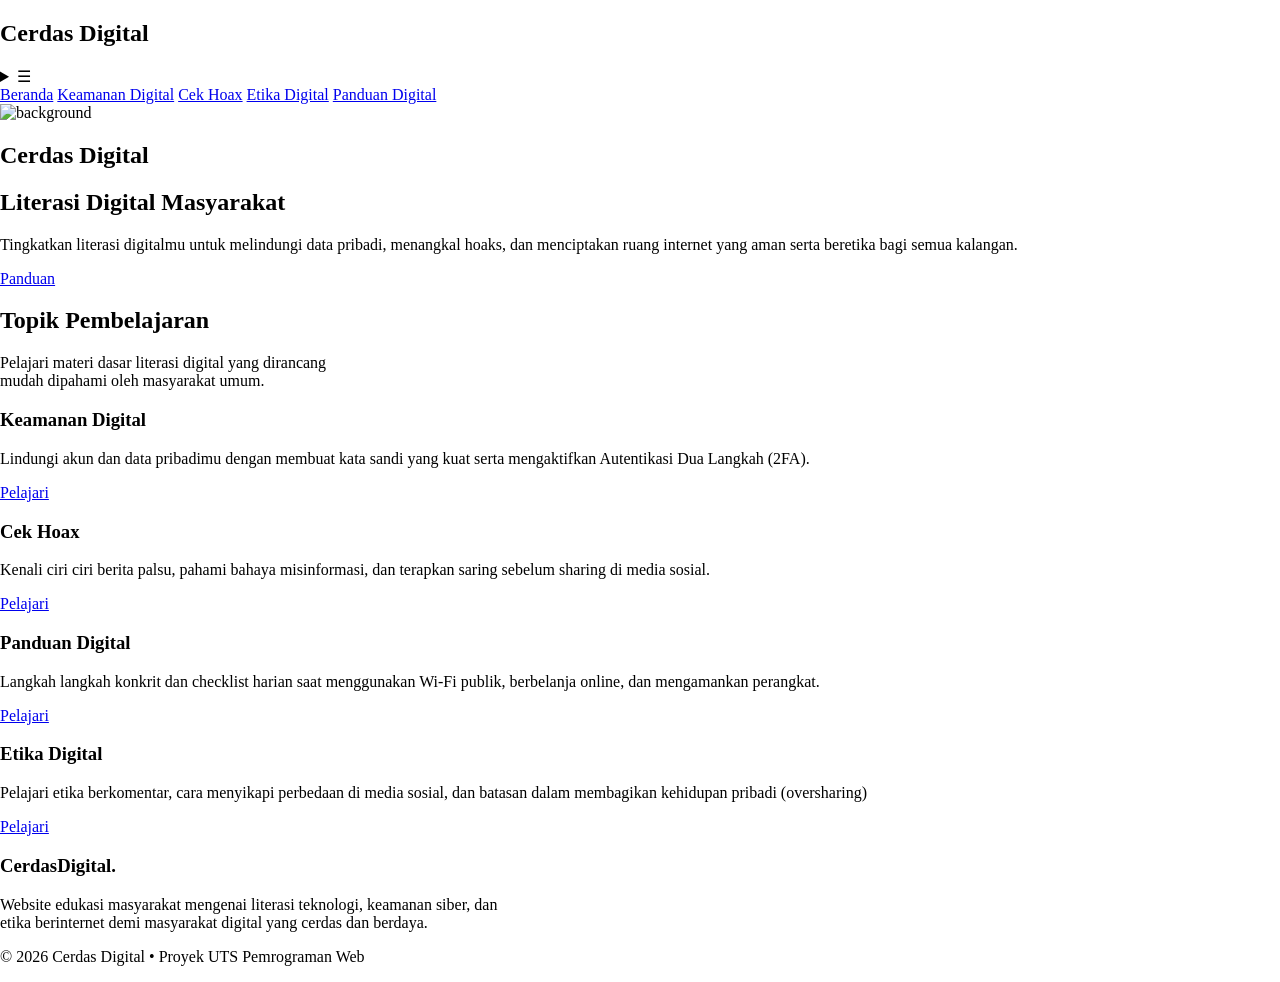
==== index.html @ ec2ce993 "Create index.html" ====
<!DOCTYPE html>
<html lang="id">
<head>
    <meta charset="UTF-8">
    <meta name="viewport" content="width=device-width, initial-scale=1.0">
    <link rel="stylesheet" href="style.css">
    <title>Cerdas Digital</title>
</head>
<body>
    <!-- header, navbar -->
    <header class="header">
        <nav class="navbar">
            <h1>Cerdas <span>Digital</span></h1>
            <details class="menu-hp">
                <summary>☰</summary>
                <div class="navbar-hp">
                    <a href="index.html">Beranda</a>
                    <a href="keamanan.html">Keamanan Digital</a>
                    <a href="hoax.html">Cek Hoax</a>
                    <a href="etika.html">Etika Digital</a>
                    <a href="panduan.html">Panduan Digital</a>
                </div>
            </details>
            <div class="navbar-laptop-tablet">
                <a href="index.html">Beranda</a>
                <a href="keamanan.html">Keamanan Digital</a>
                <a href="hoax.html">Cek Hoax</a>
                <a href="etika.html">Etika Digital</a>
                <a href="panduan.html">Panduan Digital</a>
            </div>
        </nav>
    </header>
    <!-- main -->
    <main>
        <section class="section-beranda-1">
            <div class="div-beranda-1">
                <div class="beranda-teks">
                    <img src="dokumen/background.png" alt="background" class="img-beranda">
                    <h1 class="hal-h1-1">Cerdas <span>Digital</span></h1>
                    <h1 class="hal-h1-2">Literasi <span>Digital</span> Masyarakat</h1>
                    <p>Tingkatkan literasi digitalmu untuk melindungi data pribadi, menangkal hoaks, dan menciptakan ruang internet yang aman serta beretika bagi semua kalangan.</p>

                    <div class="button-beranda-1">
                        <a href="panduan.html" class="btn-mulai">Panduan</a>
                    </div>
                </div>
            </div>
        </section>

        <section class="section-beranda-2">
            <div>
                <h2 class="h2-section-2">Topik Pembelajaran</h2>
                <p class="p-section-2">Pelajari materi dasar literasi digital yang dirancang <br> mudah dipahami oleh masyarakat umum.</p>

                <div class="grid-beranda">
                    <article class="articel-beranda-1">
                        <h3>Keamanan Digital</h3>
                        <p>Lindungi akun dan data pribadimu dengan membuat kata sandi yang kuat serta mengaktifkan Autentikasi Dua Langkah (2FA).</p>
                        <a href="keamanan.html">Pelajari</a>
                    </article>

                    <article class="articel-beranda-2">
                        <h3>Cek Hoax</h3>
                        <p>Kenali ciri ciri berita palsu, pahami bahaya misinformasi, dan terapkan saring sebelum sharing di media sosial.</p>
                        <a href="hoax.html">Pelajari</a>
                    </article>

                    <article class="articel-beranda-3">
                        <h3>Panduan Digital</h3>
                        <p>Langkah langkah konkrit dan checklist harian saat menggunakan Wi-Fi publik, berbelanja online, dan mengamankan perangkat.</p>
                        <a href="panduan.html">Pelajari</a>
                    </article>

                    <article class="articel-beranda-4">
                        <h3>Etika Digital</h3>
                        <p>Pelajari etika berkomentar, cara menyikapi perbedaan di media sosial, dan batasan dalam membagikan kehidupan pribadi (oversharing)</p>
                        <a href="etika.html">Pelajari</a>
                    </article>
                </div>
            </div>
        </section>
    </main>

    <!-- footer -->
    <footer class="footer">
        <div>
            <h3>Cerdas<span>Digital.</span></h3>
            <p>Website edukasi masyarakat mengenai literasi teknologi, keamanan siber, dan <br> etika berinternet demi masyarakat digital yang cerdas dan berdaya.</p>
        </div>

        <div>
            <p>&copy; 2026 Cerdas Digital • Proyek UTS Pemrograman Web</p>
        </div>
    </footer>
</body>
</html>
---- style.css ----
body {
    margin: 0;
}

/* keamanan */
.section-keamanan-1{
    background-color: #111827;
    min-height: 65vh;
    display: flex;
    justify-content: center;
    align-items: center;
}

.keamanan-teks{
    color: #FFF7ED;
    text-align: center;
    max-width: 650px;
    padding: 0 20px;
    font-size: 17px;
}

.h1-keamanan-1{
    animation: naik 1s ease-out forwards;
    animation-delay: 0.5s;
    opacity: 0;
    margin: 0;
}

.keamanan-teks p{    
    animation: naik 1s ease-out forwards;
    animation-delay: 1s;
    opacity: 0;
    margin: 0;
}

.section-keamanan-2{
    background-color: #FFF7ED;
    padding: 40px 0;
    font-size: 17px;
}

.artikel-keamanan-1{
    background-color: #FFFAF2;
    border: 1px solid #E7D8C5;
    color: #292524;
    width: 50%;
    border-radius: 14px;
    margin: 20px auto 0;
    padding: 20px;
    animation: naik 0.5s ease-out 0.5s forwards;
}

.artikel-keamanan-1 h2{
    color: #7C2D12;
}

.artikel-keamanan-2{
    background-color: #FFFAF2;
    border: 1px solid #E7D8C5;
    color: #292524;
    width: 50%;
    border-radius: 14px;
    margin: 20px auto 0;
    padding: 20px;
    animation: naik 0.5s ease-out 0.5s forwards;
}

.artikel-keamanan-2 h2{
    color: #7C2D12;
}

.artikel-keamanan-3{
    background-color: #FFFAF2;
    border: 1px solid #E7D8C5;
    color: #292524;
    width: 50%;
    border-radius: 14px;
    margin: 20px auto 0;
    padding: 20px;
    animation: naik 0.5s ease-out 0.5s forwards;
}

.artikel-keamanan-3 h2{
    color: #7C2D12;
}

/* hoax */
.section-hoax-1 {
    background-color: #111827;
    min-height: 65vh;
    display: flex;
    justify-content: center;
    align-items: center;
}

.hoax-teks {
    color: #FFF7ED;
    text-align: center;
    max-width: 650px;
    padding: 0 20px;
    font-size: 17px;
}

.h1-hoax-1 {
    animation: naik 1s ease-out forwards;
    animation-delay: 0.5s;
    opacity: 0;
    margin: 0;
}

.hoax-teks p {
    animation: naik 1s ease-out forwards;
    animation-delay: 1s;
    opacity: 0;
    margin: 0;
}

.section-hoax-2{
    padding: 40px 0;
    font-size: 17px;
    display: grid;
    grid-template-columns: repeat(2, 1fr);
    gap: 30px;
    width: 90%;
    max-width: 1100px;
    margin: 0 auto;
}

.artikel-hoax-1{
    background-color: #FFFAF2;
    border: 1px solid #E7D8C5;
    color: #292524;
    width: auto;
    border-radius: 14px;
    margin: 0;
    padding: 20px;
    animation: naik 0.5s ease-out 0.5s forwards;
}

.artikel-hoax-1 h2{
    color: #7C2D12;
}

.artikel-hoax-2{
    background-color: #FFFAF2;
    border: 1px solid #E7D8C5;
    color: #292524;
    width: auto;
    border-radius: 14px;
    margin: 0;
    padding: 20px;
    animation: naik 0.5s ease-out 0.5s forwards;
}

.artikel-hoax-2 h2{
    color: #7C2D12;
}

.artikel-hoax-3{
    background-color: #FFFAF2;
    border: 1px solid #E7D8C5;
    color: #292524;
    width: auto;
    border-radius: 14px;
    margin: 0;
    padding: 20px;
    animation: naik 0.5s ease-out 0.5s forwards;
}

.artikel-hoax-3 h2{
    color: #7C2D12;
}

.ul-cek-fakta a{
    text-decoration: none;
    color: #B85C20;
}

.artikel-hoax-4{
    background-color: #FFFAF2;
    border: 1px solid #E7D8C5;
    color: #292524;
    width: auto;
    border-radius: 14px;
    margin: 0;
    padding: 20px;
    animation: naik 0.5s ease-out 0.5s forwards;
}

.artikel-hoax-4 h2{
    color: #7C2D12;
}
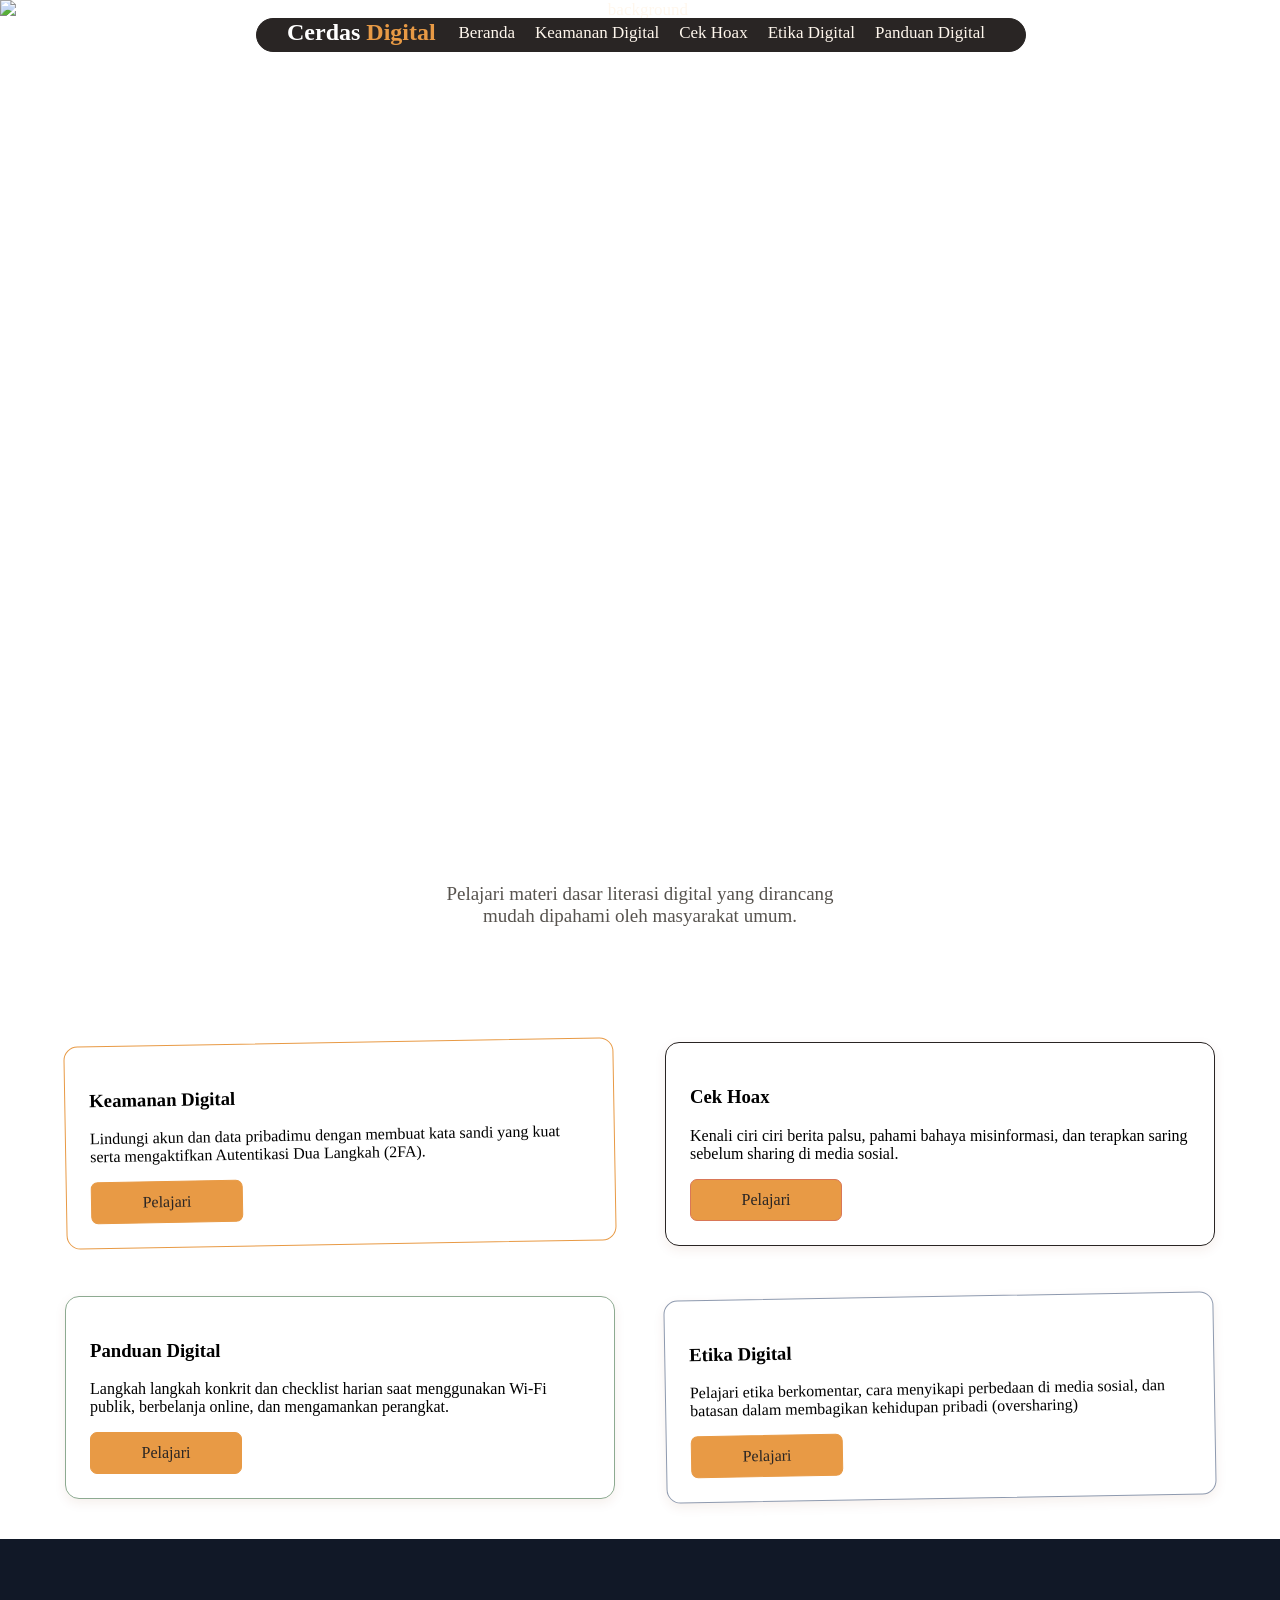
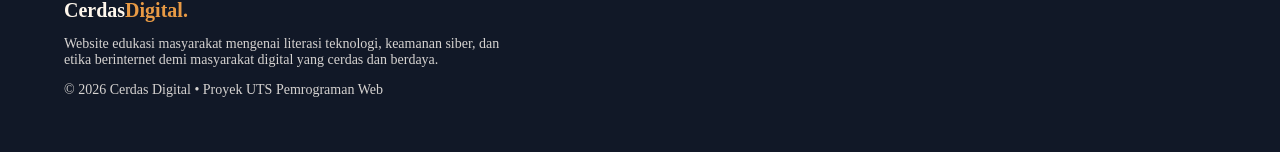
==== commit 10b3d8cc: "menambahkan halaman beranda" ====
--- a/index.html
+++ b/index.html
@@ -80,7 +80,6 @@
             </div>
         </section>
     </main>
-
     <!-- footer -->
     <footer class="footer">
         <div>
--- a/style.css
+++ b/style.css
@@ -1,7 +1,291 @@
 body {
     margin: 0;
 }
-
+/* beranda */
+.menu-hp {
+    display: none;
+}
+
+.navbar-laptop-tablet {
+    display: flex;
+    align-items: center;
+    gap: 20px;
+}
+
+.header {
+    background-color: #292524;
+    border: 1px solid #292524;
+    color: #FFFFFF;
+    position: fixed;
+    top: 18px;
+    left: 20%;
+    border-radius: 35px;
+    width: 60%;
+    height: auto;
+    z-index: 1000;
+}
+
+.navbar {
+    display: flex;
+    align-items: center;
+    justify-content: space-between;
+    padding: 0 40px 0 30px;
+    animation: naik 0.5s ease-out forwards;
+}
+
+.navbar h1{
+    margin: 0;
+    margin-bottom: 5px;
+}
+
+.navbar a{
+    margin: 0;
+    margin-bottom: 5px;
+    text-decoration: none;
+    color: #FFF7ED;
+    font-size: 17px;
+}
+
+.navbar a:hover{
+    color: #E89A45;
+}
+
+span {
+    color: #E89A45;
+}
+
+.section-beranda-1{
+    min-height: 85vh;
+    display: flex;
+    justify-content: center;
+    align-items: center;
+}
+
+.img-beranda{
+    position: absolute;
+    width: 100%;
+    height: 85vh;
+    top: 0;
+    left: 0;
+}
+
+.beranda-teks{
+    color: #FFF7ED;
+    text-align: center;
+    max-width: 650px;
+    padding: 0 20px;
+    font-size: 17px;
+}
+
+.hal-h1-1{
+    animation: naik 1s ease-out forwards;
+    animation-delay: 0.5s;
+    opacity: 0;
+    margin: 0;
+}
+
+.hal-h1-2{
+    animation: naik 1s ease-out forwards;
+    animation-delay:0.7s;
+    opacity: 0;
+    margin: 0;
+}
+
+.beranda-teks p{    
+    animation: naik 1s ease-out forwards;
+    animation-delay: 1s;
+    opacity: 0;
+    margin: 0;
+
+}
+
+.beranda-teks h1{
+    margin: 0;
+}
+
+.btn-mulai{
+    color: #292524;
+    text-decoration: none;
+    border: 1px solid #E89A45;
+    border-radius: 7px;
+    background-color: #E89A45;
+    justify-content: center;
+    align-items: center;
+    display: inline-flex;
+    height: 40px;
+    width: 150px;
+    margin-top: 20px;
+    animation: naik 1s ease-out forwards;
+    animation-delay: 1.5s;
+    opacity: 0;
+}
+
+.btn-mulai:hover{
+    border-color: #B85C20;
+    background-color: #B85C20;
+    color: #FFFFFF;
+}
+
+.section-beranda-2{
+    width: min(90%, 1150px);
+    margin: 0 auto;
+    padding: 40px 0;
+}
+
+.h2-section-2{
+    text-align: center;
+    color: #292524;
+    font-size: 28px;
+    animation: naik 1s ease-out forwards;
+    animation-delay: 0.5s;
+    opacity: 0;
+}
+
+.p-section-2{
+    text-align: center;
+    color: #57534E;
+    font-size: 19px;
+    animation: naik 0.8s ease-out 0.4s forwards;
+}
+
+.grid-beranda{
+    display: grid;
+    grid-template-columns: repeat(2, 1fr);
+    gap: 50px;
+    margin-top: 10%;
+}
+
+.articel-beranda-1{
+    background-color: #FFFFFF;
+    transform: rotate(-1deg);
+    border: 1px solid #E89A45;
+    border-radius: 14px;
+    padding: 24px;
+    animation: naik-1 0.5s ease-out 0.5s forwards;
+}
+
+.articel-beranda-1 a{
+    color: #292524;
+    text-decoration: none;
+    border: 1px solid #E89A45;
+    border-radius: 7px;
+    background-color: #E89A45;
+    justify-content: center;
+    align-items: center;
+    display: inline-flex;
+    height: 40px;
+    width: 150px;
+}
+
+.articel-beranda-1 a:hover{
+    border-color: #B85C20;
+    background-color: #B85C20;
+    color: #FFFFFF;
+}
+
+.articel-beranda-2{
+    background-color: #FFFFFF;
+    border: 1px solid #292524;
+    border-radius: 14px;
+    padding: 24px;
+    box-shadow: 0 4px 12px rgba(124, 45, 18, 0.08);
+    animation: naik-2 0.5s ease-out 0.7s forwards;
+}
+
+.articel-beranda-2 a{
+    color: #292524;
+    text-decoration: none;
+    border: 1px solid #D97757;
+    border-radius: 7px;
+    background-color: #E89A45;
+    justify-content: center;
+    align-items: center;
+    display: inline-flex;
+    height: 40px;
+    width: 150px;
+}
+
+.articel-beranda-2 a:hover{
+    border-color: #B85C20;
+    background-color: #B85C20;
+    color: #FFFFFF;
+}
+
+.articel-beranda-3{
+    background-color: #FFFFFF;
+    border: 1px solid #8DAA91;
+    border-radius: 14px;
+    padding: 24px;
+    box-shadow: 0 4px 12px rgba(124, 45, 18, 0.08);
+    animation: naik-3  0.5s ease-out 0.9s forwards;
+}
+
+.articel-beranda-3 a{
+    color: #292524;
+    text-decoration: none;
+    border: 1px solid #E89A45;
+    border-radius: 7px;
+    background-color: #E89A45;
+    justify-content: center;
+    align-items: center;
+    display: inline-flex;
+    height: 40px;
+    width: 150px;
+}
+
+.articel-beranda-3 a:hover{
+    border-color: #B85C20;
+    background-color: #B85C20;
+    color: #FFFFFF;
+}
+
+.articel-beranda-4{
+    background-color: #FFFFFF;
+    border: 1px solid #8E9AAF;
+    border-radius: 14px;
+    padding: 24px;
+    box-shadow: 0 4px 12px rgba(124, 45, 18, 0.08);
+    transform: rotate(-1deg);
+    animation: naik-4 0.5s ease-out 1.1s forwards;
+}
+
+.articel-beranda-4 a{
+    color: #292524;
+    text-decoration: none;
+    border: 1px solid #E89A45;
+    border-radius: 7px;
+    background-color: #E89A45;
+    justify-content: center;
+    align-items: center;
+    display: inline-flex;
+    height: 40px;
+    width: 150px;
+}
+
+.articel-beranda-4 a:hover{
+    border-color: #B85C20;
+    background-color: #B85C20;
+    color: #FFFFFF;
+}
+
+.footer {
+    background-color: #111827;
+    color: #D6D3D1;
+    padding: 40px 5%;
+    margin-top: 0;
+    animation: naik 0.8s ease-out 0.5s forwards;
+}
+
+.footer h3 {
+    color: #FFF7ED;
+    font-size: 20px;
+    margin-bottom: 8px;
+}
+
+.footer p {
+    color: #D6D3D1;
+    font-size: 14px;
+}
 /* keamanan */
 .section-keamanan-1{
     background-color: #111827;
@@ -191,6 +475,117 @@
     color: #7C2D12;
 }
 
-
-
-
+/* etika */
+.section-etika-1{
+    background-color: #111827;
+    min-height: 65vh;
+    display: flex;
+    justify-content: center;
+    align-items: center;
+}
+
+.etika-teks{
+    color: #FFF7ED;
+    text-align: center;
+    max-width: 650px;
+    padding: 0 20px;
+    font-size: 17px;
+}
+
+.h1-etika-1{
+    animation: naik 1s ease-out forwards;
+    animation-delay: 0.5s;
+    opacity: 0;
+    margin: 0;
+}
+
+.etika-teks p{    
+    animation: naik 1s ease-out forwards;
+    animation-delay: 1s;
+    opacity: 0;
+    margin: 0;
+}
+
+.section-etika-2{
+    background-color: #FFF7ED;
+    padding: 40px 0;
+    font-size: 17px;
+}
+
+.artikel-etika-1{
+    background-color: #FFFAF2;
+    border: 1px solid #E7D8C5;
+    color: #292524;
+    width: 50%;
+    border-radius: 14px;
+    margin: 20px auto 0;
+    padding: 20px;
+    animation: naik 0.5s ease-out 0.5s forwards;
+}
+
+.artikel-etika-1 h2{
+    color: #7C2D12;
+}
+
+.artikel-etika-2{
+    background-color: #FFFAF2;
+    border: 1px solid #E7D8C5;
+    color: #292524;
+    width: 50%;
+    border-radius: 14px;
+    margin: 20px auto 0;
+    padding: 20px;
+    animation: naik 0.5s ease-out 0.5s forwards;
+}
+
+.artikel-etika-2 h2{
+    color: #7C2D12;
+}
+
+.artikel-etika-3{
+    background-color: #FFFAF2;
+    border: 1px solid #E7D8C5;
+    color: #292524;
+    width: 50%;
+    border-radius: 14px;
+    margin: 20px auto 0;
+    padding: 20px;
+    animation: naik 0.5s ease-out 0.5s forwards;
+}
+
+.artikel-etika-3 h2{
+    color: #7C2D12;
+}
+
+.artikel-etika-4{
+    background-color: #FFFAF2;
+    border: 1px solid #E7D8C5;
+    color: #292524;
+    width: 50%;
+    border-radius: 14px;
+    margin: 20px auto 0;
+    padding: 20px;
+    animation: naik 0.5s ease-out 0.5s forwards;
+}
+
+.artikel-etika-4 h2{
+    color: #7C2D12;
+}
+
+.artikel-etika-5{
+    background-color: #FFFAF2;
+    border: 1px solid #E7D8C5;
+    color: #292524;
+    width: 50%;
+    border-radius: 14px;
+    margin: 20px auto 0;
+    padding: 20px;
+    animation: naik 0.5s ease-out 0.5s forwards;
+}
+
+.artikel-etika-5 h2{
+    color: #7C2D12;
+}
+
+
+
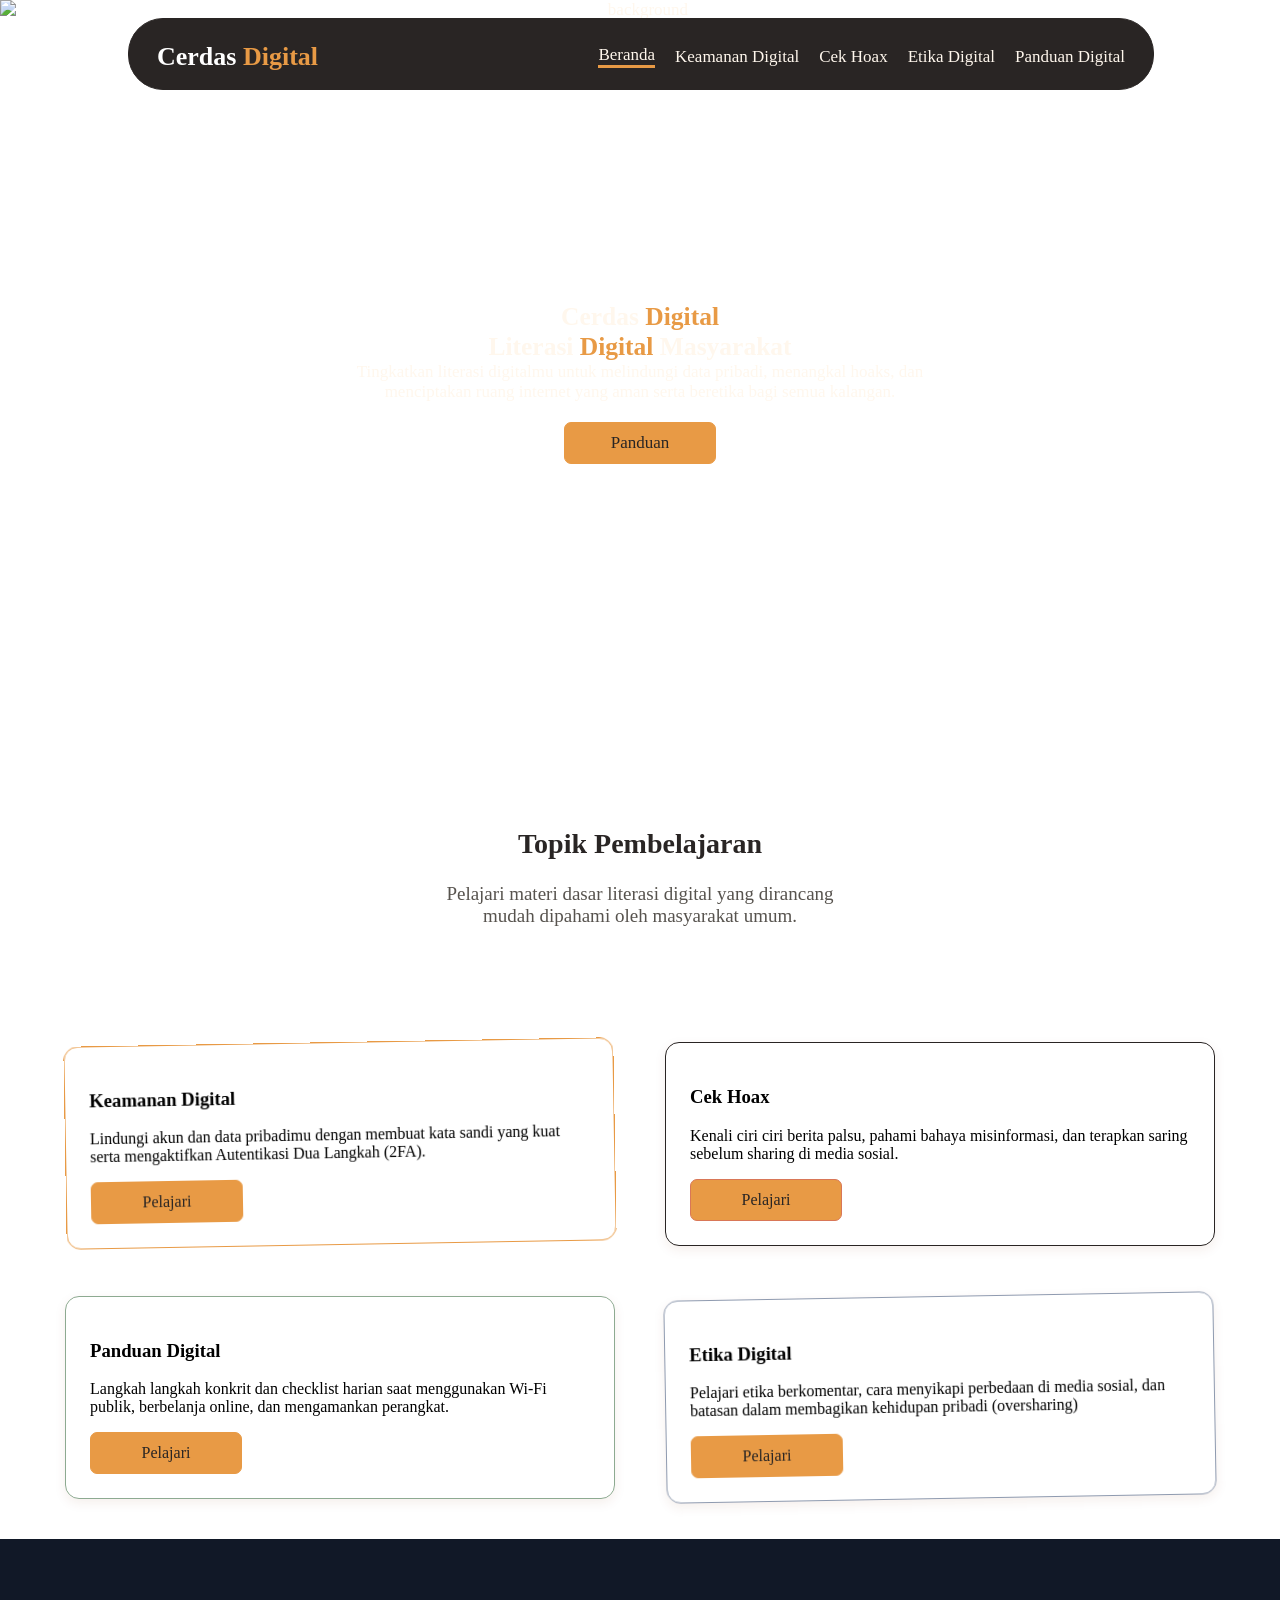
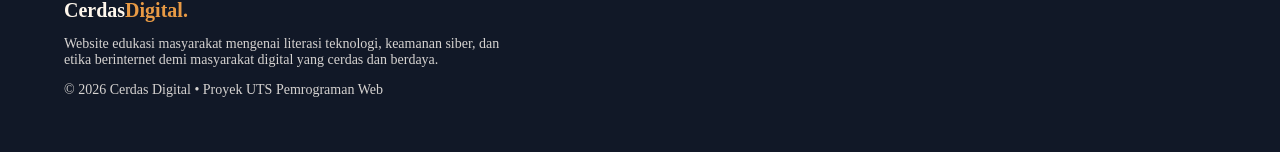
==== commit 567fe69e: "menambahkan halaman beranda index.html" ====
--- a/index.html
+++ b/index.html
@@ -14,7 +14,7 @@
             <details class="menu-hp">
                 <summary>☰</summary>
                 <div class="navbar-hp">
-                    <a href="index.html">Beranda</a>
+                    <a href="index.html" class="penanda-hp">Beranda</a>
                     <a href="keamanan.html">Keamanan Digital</a>
                     <a href="hoax.html">Cek Hoax</a>
                     <a href="etika.html">Etika Digital</a>
@@ -22,7 +22,7 @@
                 </div>
             </details>
             <div class="navbar-laptop-tablet">
-                <a href="index.html">Beranda</a>
+                <a href="index.html" class="penanda-laptop-tablet">Beranda</a>
                 <a href="keamanan.html">Keamanan Digital</a>
                 <a href="hoax.html">Cek Hoax</a>
                 <a href="etika.html">Etika Digital</a>
@@ -80,6 +80,7 @@
             </div>
         </section>
     </main>
+
     <!-- footer -->
     <footer class="footer">
         <div>
--- a/style.css
+++ b/style.css
@@ -1,7 +1,16 @@
 body {
     margin: 0;
 }
-/* beranda */
+
+/*navbar*/
+.penanda-laptop-tablet {
+    border-bottom: 3px solid #E89A45;
+}
+
+.penanda-hp{
+    border-bottom: 3px solid #E89A45;
+}
+
 .menu-hp {
     display: none;
 }
@@ -54,6 +63,7 @@
     color: #E89A45;
 }
 
+/*beranda*/
 .section-beranda-1{
     min-height: 85vh;
     display: flex;
@@ -587,5 +597,693 @@
     color: #7C2D12;
 }
 
-
-
+/* panduan */
+.section-panduan-1 {
+    background-color: #111827;
+    min-height: 65vh;
+    display: flex;
+    justify-content: center;
+    align-items: center;
+}
+
+.panduan-teks {
+    color: #FFF7ED;
+    text-align: center;
+    max-width: 650px;
+    padding: 0 20px;
+    font-size: 17px;
+}
+
+.h1-panduan-1 {
+    animation: naik 1s ease-out forwards;
+    animation-delay: 0.5s;
+    opacity: 0;
+    margin: 0;
+}
+
+.panduan-teks p {
+    animation: naik 1s ease-out forwards;
+    animation-delay: 1s;
+    opacity: 0;
+    margin: 0;
+}
+
+.section-panduan-2{
+    padding: 40px 0;
+    font-size: 17px;
+    display: grid;
+    grid-template-columns: repeat(2, 1fr);
+    gap: 30px;
+    width: 90%;
+    max-width: 1100px;
+    margin: 0 auto;
+}
+
+.artikel-panduan-1{
+    background-color: #FFFAF2;
+    border: 1px solid #E7D8C5;
+    color: #292524;
+    width: auto;
+    border-radius: 14px;
+    margin: 0;
+    padding: 20px;
+    animation: naik 0.5s ease-out 0.5s forwards;
+}
+
+.artikel-panduan-1 h2{
+    color: #7C2D12;
+}
+
+.artikel-panduan-2{
+    background-color: #FFFAF2;
+    border: 1px solid #E7D8C5;
+    color: #292524;
+    width: auto;
+    border-radius: 14px;
+    margin: 0;
+    padding: 20px;
+    animation: naik 0.5s ease-out 0.5s forwards;
+}
+
+.artikel-panduan-2 h2{
+    color: #7C2D12;
+}
+
+.artikel-panduan-3{
+    background-color: #FFFAF2;
+    border: 1px solid #E7D8C5;
+    color: #292524;
+    width: auto;
+    border-radius: 14px;
+    margin: 0;
+    padding: 20px;
+    animation: naik 0.5s ease-out 0.5s forwards;
+}
+
+.artikel-panduan-3 h2{
+    color: #7C2D12;
+}
+
+.artikel-panduan-4{
+    background-color: #FFFAF2;
+    border: 1px solid #E7D8C5;
+    color: #292524;
+    width: auto;
+    border-radius: 14px;
+    margin: 0;
+    padding: 20px;
+    animation: naik 0.5s ease-out 0.5s forwards;
+}
+
+.artikel-panduan-4 h2{
+    color: #7C2D12;
+}
+
+.artikel-panduan-5{
+    background-color: #FFFAF2;
+    border: 1px solid #E7D8C5;
+    color: #292524;
+    width: auto;
+    border-radius: 14px;
+    margin: 0;
+    padding: 20px;
+    animation: naik 0.5s ease-out 0.5s forwards;
+}
+
+.artikel-panduan-5 h2{
+    color: #7C2D12;
+}
+
+.artikel-panduan-6{
+    background-color: #FFFAF2;
+    border: 1px solid #E7D8C5;
+    color: #292524;
+    width: auto;
+    border-radius: 14px;
+    margin: 0;
+    padding: 20px;
+    animation: naik 0.5s ease-out 0.5s forwards;
+}
+
+.artikel-panduan-6 h2{
+    color: #7C2D12;
+}
+
+
+
+@keyframes naik {
+    from {
+        opacity: 0;
+        transform: translateY(30px);
+    }
+
+    to {
+        opacity: 1;
+        transform: translateY(0);
+    }
+}
+
+@keyframes naik-1 {
+    from {
+        opacity: 0;
+        transform: translateY(30px) rotate(-1deg);
+    }
+    to {
+        opacity: 1;
+        transform: translateY(0) rotate(-1deg);
+    }
+}
+
+@keyframes naik-2 {
+    from {
+        opacity: 0;
+        transform: translateY(30px);
+    }
+    to {
+        opacity: 1;
+        transform: translateY(0);
+    }
+}
+
+@keyframes naik-3 {
+    from {
+        opacity: 0;
+        transform: translateY(30px);
+    }
+    to {
+        opacity: 1;
+        transform: translateY(0);
+    }
+}
+
+@keyframes naik-4 {
+    from {
+        opacity: 0;
+        transform: translateY(30px) rotate(-1deg);
+    }
+    to {
+        opacity: 1;
+        transform: translateY(0) rotate(-1deg);
+    }
+}
+
+/* hp */
+@media screen and (max-width: 600px) {
+    .header {
+        position: fixed;
+        top: 10px;
+        left: 12px;
+        width: calc(100% - 24px);
+        height: auto;
+        border-radius: 20px;
+    }
+
+    .navbar {
+        display: flex;
+        align-items: center;
+        justify-content: space-between;
+        gap: 12px;
+        padding: 12px 16px;
+    }
+
+    .navbar h1 {
+        margin: 0;
+        font-size: 20px;
+    }
+
+    .navbar-laptop-tablet {
+        display: none;
+    }
+
+    .menu-hp {
+        display: block;
+        position: relative;
+    }
+
+    .menu-hp summary {
+        list-style: none;
+        color: #FFF7ED;
+        font-size: 28px;
+    }
+
+    .navbar-hp {
+        position: absolute;
+        top: calc(100% + 15px);
+        right: 0;
+        width: 190px;
+        flex-direction: column;
+        padding: 8px;
+        background-color: #292524;
+        border-radius: 16px;
+    }
+
+    .navbar-hp a {
+        display: block;
+        margin: 0;
+        padding: 12px;
+        color: #FFF7ED;
+        font-size: 14px;
+        text-decoration: none;
+    }
+
+    .navbar-hp a:hover {
+        background-color: #44403C;
+        border-radius: 8px;
+    }
+
+    .img-beranda {
+        width: 100%;
+        height: 75vh;
+    }
+
+    .beranda-teks {
+        padding: 0 16px;
+        margin: 0 auto;
+        font-size: 15px;
+        text-align: center;
+    }
+
+    .beranda-teks h1 {
+        font-size: 26px;
+    }
+
+    .section-beranda-2 {
+        width: 90%;
+        margin-top: -20px;
+    }
+
+    .h2-section-2 {
+        font-size: 23px;
+    }
+
+    .p-section-2 {
+        font-size: 16px;
+        line-height: 1.5;
+    }
+
+    .grid-beranda {
+        grid-template-columns: 1fr;
+        gap: 20px;
+        margin-top: 30px;
+    }
+
+    .articel-beranda-1{
+        padding: 18px;
+        
+    }
+
+    .articel-beranda-2 {
+        padding: 18px;
+    }
+
+    .articel-beranda-3 {
+        padding: 18px;
+    }
+
+    .articel-beranda-4 {
+        padding: 18px;
+    }
+
+    .section-keamanan-1 {
+        min-height: 55vh;
+        padding: 70px 16px 25px;
+    }
+
+    .keamanan-teks {
+        width: 100%;
+        padding: 0;
+        font-size: 15px;
+    }
+
+    .keamanan-teks h1 {
+        font-size: 26px;
+    }
+
+    .section-keamanan-2 {
+        padding: 24px 0;
+        font-size: 15px;
+    }
+
+    .artikel-keamanan-1 {
+        width: 80%;
+        padding: 16px;
+    }
+
+    .artikel-keamanan-2 {
+        width: 80%;
+        padding: 16px;
+    }
+
+    .artikel-keamanan-3 {
+        width: 80%;
+        padding: 16px;
+    }
+
+    .section-hoax-1 {
+        min-height: 55vh;
+        padding: 70px 16px 25px;
+    }
+
+    .hoax-teks {
+        width: 100%;
+        padding: 0;
+        font-size: 15px;
+    }
+
+    .hoax-teks h1 {
+        font-size: 26px;
+    }
+
+    .section-hoax-2 {
+        grid-template-columns: 1fr;
+        gap: 16px;
+        width: calc(100% - 24px);
+        margin: 0 auto;
+        padding: 24px 0;
+        font-size: 14px;
+    }
+
+    .section-hoax-2 h2 {
+        font-size: 18px;
+    }
+
+    .section-hoax-2 p {
+        font-size: 14px;
+    }
+
+    .section-hoax-2 li {
+        font-size: 14px;
+    }
+
+    .section-etika-1 {
+        min-height: 50vh;
+        padding: 70px 16px 25px;
+    }
+
+    .etika-teks {
+        padding: 0;
+        font-size: 15px;
+    }
+
+    .section-etika-2 {
+        padding: 24px 0;
+        font-size: 15px;
+    }
+
+    .artikel-etika-1 {
+        width: 80%;
+    }
+
+    .artikel-etika-2 {
+        width: 80%;
+    }
+
+    .artikel-etika-3 {
+        width: 80%;
+    }
+
+    .artikel-etika-4 {
+        width: 80%;
+    }
+
+    .artikel-etika-5 {
+        width: 80%;
+    }
+
+    .section-panduan-1 {
+        min-height: 50vh;
+        padding: 70px 16px 25px;
+    }
+
+    .panduan-teks {
+        padding: 0;
+        font-size: 15px;
+    }   
+
+    .section-panduan-2 {
+        grid-template-columns: 1fr;
+        gap: 16px;
+        width: calc(100% - 24px);
+        margin: 0 auto;
+        padding: 24px 0;
+        font-size: 14px;
+    }
+
+    .footer br {
+        display: none;
+    }
+}
+
+/* tablet */
+@media screen and (min-width: 601px) and (max-width: 1024px) {
+    .header {
+        position: fixed;
+        top: 12px;
+        left: 3%;
+        width: 94%;
+        height: auto;
+    }
+
+    .navbar {
+        display: flex;
+        align-items: center;
+        justify-content: space-between;
+        gap: 12px;
+        padding: 12px 18px;
+    }
+
+    .navbar h1 {
+        margin: 0;
+        font-size: 20px;
+    }
+
+    .navbar-laptop-tablet {
+        display: flex;
+        align-items: center;
+        justify-content: center;
+        gap: 8px 14px;
+    }
+
+    .navbar-laptop-tablet a {
+        margin: 0;
+        font-size: 13px;
+    }
+
+    .menu-hp {
+        display: none;
+    }
+
+    .section-beranda-2 {
+        width: 90%;
+    }
+
+    .grid-beranda {
+        gap: 25px;
+    }
+
+    .articel-beranda-1 {
+        padding: 18px;
+    }
+
+    .articel-beranda-2 {
+        padding: 18px;
+    }
+
+    .articel-beranda-3 {
+        padding: 18px;
+    }
+
+    .articel-beranda-4 {
+        padding: 18px;
+    }
+
+    .section-keamanan-2 {
+        padding: 32px 0;
+    }
+
+    .artikel-keamanan-1 {
+        width: 80%;
+    }
+
+    .artikel-keamanan-2 {
+        width: 80%;
+    }
+
+    .artikel-keamanan-3 {
+        width: 80%;
+    }
+
+    .section-hoax-2 {
+        gap: 20px;
+    }
+
+    .artikel-hoax-1 {
+        width: auto;
+        min-width: 0;
+        margin: 0;
+        padding: 18px;
+    }
+
+    .artikel-hoax-2 {
+        width: auto;
+        min-width: 0;
+        margin: 0;
+        padding: 18px;
+    }
+
+    .artikel-hoax-3 {
+        width: auto;
+        min-width: 0;
+        margin: 0;
+        padding: 18px;
+    }
+
+    .artikel-hoax-4 {
+        width: auto;
+        min-width: 0;
+        margin: 0;
+        padding: 18px;
+    }
+
+    .section-etika-2 {
+        padding: 32px 0;
+    }
+
+    .artikel-etika-1 {
+        width: 80%;
+    }
+
+    .artikel-etika-2 {
+        width: 80%;
+    }
+
+    .artikel-etika-3 {
+        width: 80%;
+    }
+
+    .artikel-etika-4 {
+        width: 80%;
+    }
+
+    .artikel-etika-5 {
+        width: 80%;
+    }
+
+    .artikel-panduan-1 {
+        width: auto;
+        min-width: 0;
+        margin: 0;
+        padding: 18px;
+    }
+
+    .artikel-panduan-2 {
+        width: auto;
+        min-width: 0;
+        margin: 0;
+        padding: 18px;
+    }
+
+    .artikel-panduan-3 {
+        width: auto;
+        min-width: 0;
+        margin: 0;
+        padding: 18px;
+    }
+
+    .artikel-panduan-4 {
+        width: auto;
+        min-width: 0;
+        margin: 0;
+        padding: 18px;
+    }
+
+    .artikel-panduan-5 {
+        width: auto;
+        min-width: 0;
+        margin: 0;
+        padding: 18px;
+    }
+
+    .artikel-panduan-6 {
+        width: auto;
+        min-width: 0;
+        margin: 0;
+        padding: 18px;
+    }
+
+    .footer br {
+        display: none;
+    }
+}
+
+/* destop */
+@media screen and (min-width: 1025px) {
+    .header {
+        left: 10%;
+        width: 80%;
+    }
+
+    .navbar {
+        display: flex;
+        align-items: center;
+        justify-content: space-between;
+        gap: 24px;
+        padding: 20px 28px;
+    }
+
+    .navbar h1 {
+        margin: 0;
+        font-size: 26px;
+        position: relative;
+        top: 3px;
+    }
+
+    .navbar a{
+        position: relative;
+        top: 5px;
+    }
+
+    .menu-hp {
+        display: none;
+    }
+
+    .artikel-keamanan-1 {
+        width: 70%;
+    }
+
+    .artikel-keamanan-2 {
+        width: 70%;
+    }
+
+    .artikel-keamanan-3 {
+        width: 70%;
+    }
+
+    .section-hoax-2 {
+        width: 90%;
+    }
+
+    .artikel-etika-1{
+        width: 70%;
+    }
+
+    .artikel-etika-2 {
+        width: 70%;
+    }
+
+    .artikel-etika-3 {
+        width: 70%;
+    }
+
+    .artikel-etika-4 {
+        width: 70%;
+    }
+
+    .artikel-etika-5 {
+        width: 70%;
+    }
+
+    .section-panduan-2 {
+        width: 90%;
+    }
+}
